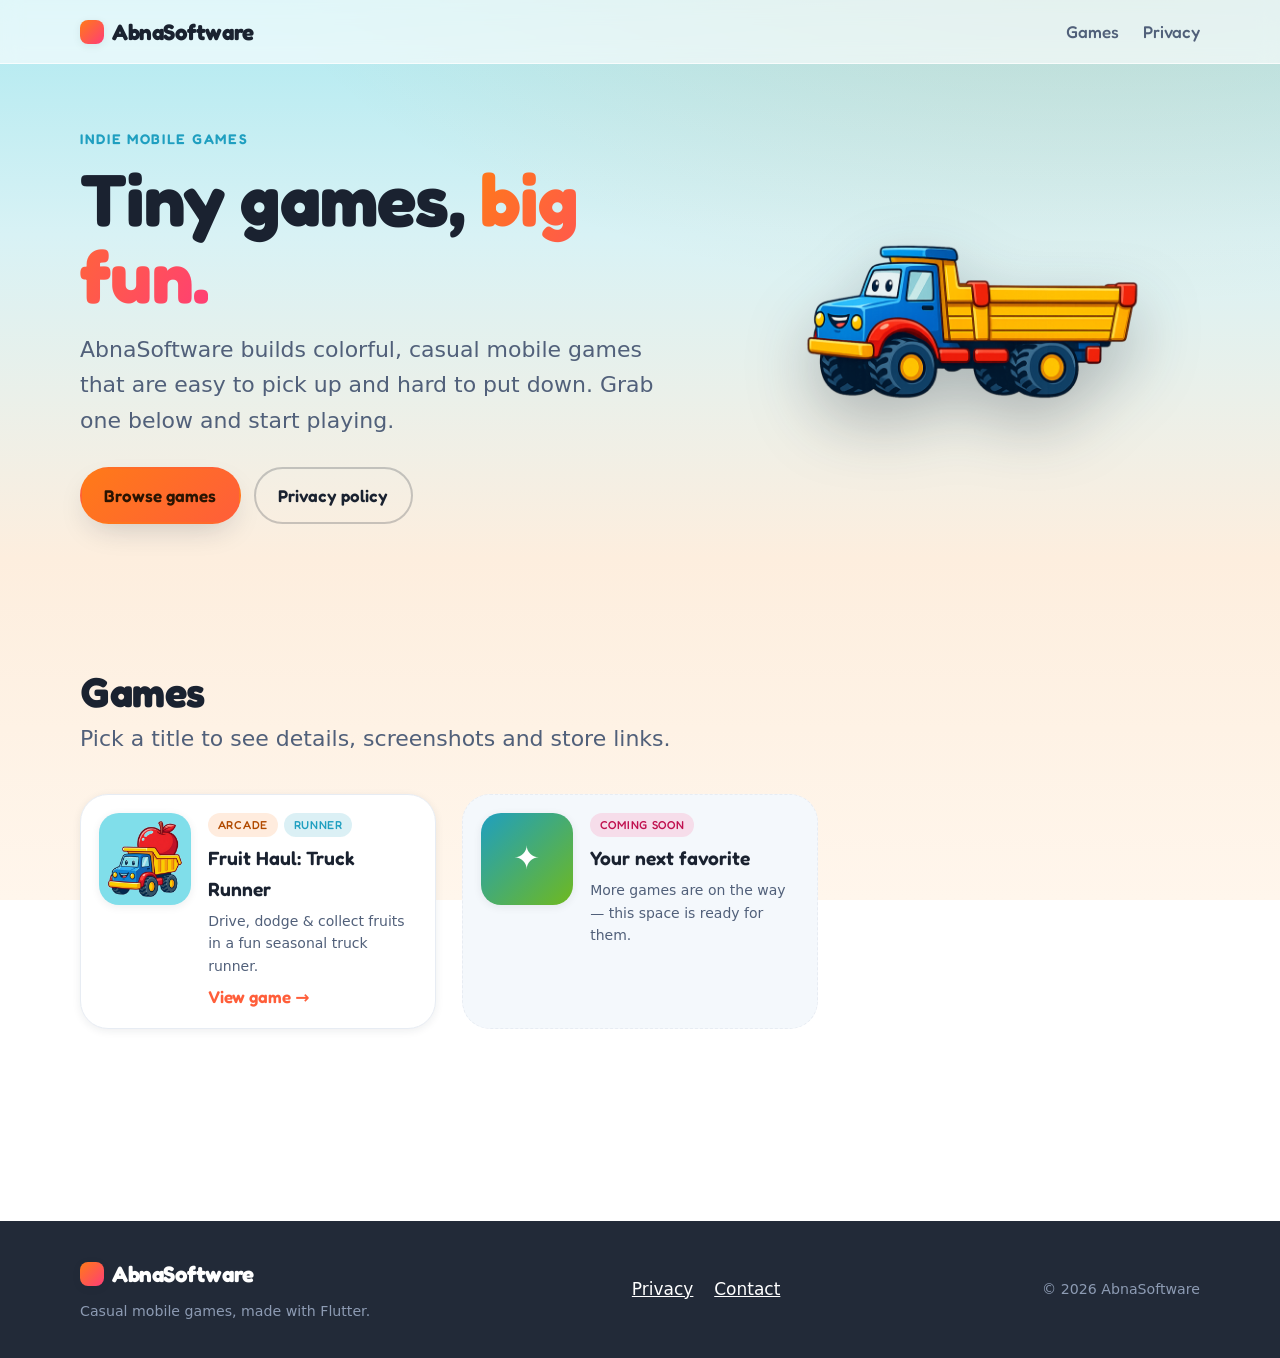
==== index.html @ 1ddd9625 "feat: initial site - games hub, Fruit Haul page, privacy policy, app-ads.txt" ====
<!doctype html>
<html lang="en">
<head>
  <meta charset="utf-8">
  <meta name="viewport" content="width=device-width, initial-scale=1">
  <title>AbnaSoftware — Indie mobile games</title>
  <meta name="description" content="Colorful, casual mobile games by AbnaSoftware. Play Fruit Haul: Truck Runner and more.">
  <meta name="theme-color" content="#80deea">

  <!-- Open Graph -->
  <meta property="og:type" content="website">
  <meta property="og:title" content="AbnaSoftware — Indie mobile games">
  <meta property="og:description" content="Colorful, casual mobile games by AbnaSoftware. Play Fruit Haul: Truck Runner and more.">
  <meta property="og:image" content="assets/app_icon.png">

  <link rel="icon" type="image/png" href="assets/app_icon.png">
  <link rel="preconnect" href="https://fonts.googleapis.com">
  <link rel="preconnect" href="https://fonts.gstatic.com" crossorigin>
  <link href="https://fonts.googleapis.com/css2?family=Fredoka:wght@400;500;600;700&display=swap" rel="stylesheet">
  <link rel="stylesheet" href="styles.css">
</head>
<body>
  <header class="site-header">
    <div class="wrap">
      <a class="brand" href="/">AbnaSoftware</a>
      <nav class="site-nav" aria-label="Main navigation">
        <a href="#games">Games</a>
        <a href="privacy.html">Privacy</a>
      </nav>
    </div>
  </header>

  <main class="wrap">
    <section class="hero" aria-labelledby="hero-heading">
      <div class="hero-text">
        <p class="eyebrow">Indie mobile games</p>
        <h1 id="hero-heading">Tiny games, <span>big fun.</span></h1>
        <p class="lede">AbnaSoftware builds colorful, casual mobile games that are easy to pick up and hard to put down. Grab one below and start playing.</p>
        <div class="hero-cta">
          <a class="btn btn-primary" href="#games">Browse games</a>
          <a class="btn btn-ghost" href="privacy.html">Privacy policy</a>
        </div>
      </div>
      <div class="hero-art">
        <img src="assets/truck.png" alt="The Fruit Haul delivery truck loaded with colorful fruit" width="1000" height="666" fetchpriority="high">
      </div>
    </section>

    <section id="games" class="section" aria-labelledby="games-heading">
      <div class="section-head">
        <h2 id="games-heading">Games</h2>
        <p>Pick a title to see details, screenshots and store links.</p>
      </div>

      <ul class="games-grid" role="list">
        <li class="game-card">
          <a class="game-card-link" href="games/fruit-haul/" aria-labelledby="game-fruit-title">
            <span class="game-thumb"><img src="assets/app_icon.png" alt="" width="320" height="320" loading="lazy"></span>
            <span class="game-body">
              <span class="game-tags">
                <span class="tag tag-orange">Arcade</span>
                <span class="tag tag-sky">Runner</span>
              </span>
              <span class="game-title" id="game-fruit-title">Fruit Haul: Truck Runner</span>
              <span class="game-tagline">Drive, dodge &amp; collect fruits in a fun seasonal truck runner.</span>
              <span class="game-cta">View game →</span>
            </span>
          </a>
        </li>

        <li class="game-card game-card--soon">
          <div class="game-card-link">
            <span class="game-thumb game-thumb--soon" aria-hidden="true">✦</span>
            <span class="game-body">
              <span class="game-tags"><span class="tag tag-berry">Coming soon</span></span>
              <span class="game-title">Your next favorite</span>
              <span class="game-tagline">More games are on the way — this space is ready for them.</span>
            </span>
          </div>
        </li>
      </ul>
    </section>
  </main>

  <footer class="site-footer">
    <div class="wrap">
      <div>
        <a class="brand" href="/" style="color:#fff">AbnaSoftware</a>
        <small style="display:block;margin-top:.4rem">Casual mobile games, made with Flutter.</small>
      </div>
      <nav class="footer-links" aria-label="Footer">
        <a href="privacy.html">Privacy</a>
        <a href="mailto:abnasoftwaredevelopment@gmail.com">Contact</a>
      </nav>
      <small>© <span id="year">2026</span> AbnaSoftware</small>
    </div>
  </footer>

  <script>document.getElementById("year").textContent = new Date().getFullYear();</script>
</body>
</html>
---- styles.css ----
/* ==========================================================================
   logicps — games hub
   Visual direction: "arcade sunset" — bright, playful, depth via layered cards.
   ========================================================================== */

:root {
  /* palette */
  --sky: #80deea;          /* matches app adaptive-icon background */
  --sky-deep: #1f9fc0;
  --orange: #ff7a18;
  --orange-deep: #ff5e3a;
  --lime: #6fb91f;
  --berry: #ff3d77;

  --ink: #1a2230;
  --ink-soft: #51607a;
  --line: #e7ecf3;
  --surface: #ffffff;
  --surface-tint: #f4f8fc;

  /* type */
  --font-display: "Fredoka", system-ui, sans-serif;
  --font-body: system-ui, -apple-system, "Segoe UI", Roboto, sans-serif;
  --text-sm: 0.875rem;
  --text-base: clamp(1rem, 0.96rem + 0.2vw, 1.0625rem);
  --text-lg: clamp(1.125rem, 1rem + 0.6vw, 1.375rem);
  --text-h2: clamp(1.7rem, 1.2rem + 2vw, 2.6rem);
  --text-hero: clamp(2.4rem, 1.2rem + 5vw, 4.6rem);

  /* spacing & shape */
  --space-section: clamp(3rem, 2rem + 5vw, 6.5rem);
  --radius: 18px;
  --radius-lg: 28px;
  --shadow-sm: 0 2px 8px rgba(26, 34, 48, 0.08);
  --shadow-md: 0 12px 30px -10px rgba(26, 34, 48, 0.22);
  --shadow-lg: 0 28px 60px -18px rgba(26, 34, 48, 0.34);

  /* motion */
  --dur: 220ms;
  --ease: cubic-bezier(0.16, 1, 0.3, 1);

  --maxw: 1120px;
}

*, *::before, *::after { box-sizing: border-box; }

html { scroll-behavior: smooth; }

body {
  margin: 0;
  min-height: 100vh;
  font-family: var(--font-body);
  font-size: var(--text-base);
  line-height: 1.6;
  color: var(--ink);
  background:
    radial-gradient(120% 80% at 85% -10%, rgba(255, 122, 24, 0.16), transparent 55%),
    linear-gradient(180deg, #aee9f0 0%, #d8f2f5 26%, #fdeede 62%, #fff6ec 100%);
  background-attachment: fixed;
  -webkit-font-smoothing: antialiased;
}

img { max-width: 100%; display: block; height: auto; }
a { color: inherit; }

h1, h2, h3 {
  font-family: var(--font-display);
  line-height: 1.05;
  margin: 0;
  letter-spacing: -0.01em;
}

.wrap { width: min(100% - 2.5rem, var(--maxw)); margin-inline: auto; }

/* ---- buttons ------------------------------------------------------------ */
.btn {
  --btn-bg: var(--surface);
  --btn-fg: var(--ink);
  display: inline-flex;
  align-items: center;
  gap: 0.5rem;
  font-family: var(--font-display);
  font-weight: 600;
  font-size: var(--text-base);
  text-decoration: none;
  padding: 0.8rem 1.4rem;
  border-radius: 999px;
  border: 2px solid transparent;
  background: var(--btn-bg);
  color: var(--btn-fg);
  cursor: pointer;
  transition: transform var(--dur) var(--ease), box-shadow var(--dur) var(--ease), background var(--dur) var(--ease);
  will-change: transform;
}
.btn:hover { transform: translateY(-2px); }
.btn-primary {
  --btn-bg: linear-gradient(135deg, var(--orange) 0%, var(--orange-deep) 100%);
  --btn-fg: #2a1402;
  box-shadow: var(--shadow-md);
}
.btn-primary:hover { box-shadow: var(--shadow-lg); }
.btn-ghost { --btn-bg: transparent; border-color: rgba(26, 34, 48, 0.22); }
.btn-ghost:hover { background: rgba(255, 255, 255, 0.55); }

/* ---- header ------------------------------------------------------------- */
.site-header {
  position: sticky;
  top: 0;
  z-index: 20;
  backdrop-filter: blur(10px);
  background: rgba(255, 255, 255, 0.62);
  border-bottom: 1px solid rgba(255, 255, 255, 0.7);
}
.site-header .wrap {
  display: flex;
  align-items: center;
  justify-content: space-between;
  padding-block: 0.85rem;
}
.brand {
  font-family: var(--font-display);
  font-weight: 700;
  font-size: 1.4rem;
  text-decoration: none;
  letter-spacing: -0.02em;
  display: inline-flex;
  align-items: center;
  gap: 0.5rem;
}
.brand::before {
  content: "";
  width: 1.5rem; height: 1.5rem;
  border-radius: 8px;
  background: linear-gradient(135deg, var(--orange), var(--berry));
  box-shadow: var(--shadow-sm);
}
.site-nav { display: flex; gap: 1.5rem; align-items: center; }
.site-nav a {
  font-family: var(--font-display);
  font-weight: 500;
  text-decoration: none;
  color: var(--ink-soft);
  transition: color var(--dur) var(--ease);
}
.site-nav a:hover { color: var(--ink); }

/* ---- hero --------------------------------------------------------------- */
.hero {
  display: grid;
  grid-template-columns: 1.1fr 0.9fr;
  gap: clamp(1.5rem, 4vw, 3.5rem);
  align-items: center;
  padding-block: clamp(2.5rem, 5vw, 5rem) clamp(2rem, 4vw, 4rem);
}
.eyebrow {
  font-family: var(--font-display);
  font-weight: 600;
  text-transform: uppercase;
  letter-spacing: 0.12em;
  font-size: var(--text-sm);
  color: var(--sky-deep);
  margin: 0 0 0.6rem;
}
.hero h1 { font-size: var(--text-hero); font-weight: 700; }
.hero h1 span {
  background: linear-gradient(120deg, var(--orange), var(--berry));
  -webkit-background-clip: text;
  background-clip: text;
  color: transparent;
}
.lede { font-size: var(--text-lg); color: var(--ink-soft); max-width: 46ch; margin: 1.1rem 0 1.8rem; }
.hero-cta { display: flex; gap: 0.8rem; flex-wrap: wrap; }
.hero-art {
  position: relative;
  filter: drop-shadow(0 26px 32px rgba(26, 34, 48, 0.28));
  animation: float 6s var(--ease) infinite;
}
@keyframes float {
  0%, 100% { transform: translateY(0); }
  50% { transform: translateY(-14px); }
}

/* ---- sections ----------------------------------------------------------- */
.section { padding-block: var(--space-section); }
.section-head { margin-bottom: clamp(1.5rem, 3vw, 2.5rem); }
.section-head h2 { font-size: var(--text-h2); font-weight: 700; }
.section-head p { color: var(--ink-soft); margin: 0.4rem 0 0; font-size: var(--text-lg); }

/* ---- games grid --------------------------------------------------------- */
.games-grid {
  list-style: none;
  margin: 0; padding: 0;
  display: grid;
  grid-template-columns: repeat(auto-fill, minmax(280px, 1fr));
  gap: clamp(1rem, 2vw, 1.6rem);
}
.game-card { display: flex; }
.game-card-link {
  display: flex;
  gap: 1.1rem;
  width: 100%;
  padding: 1.1rem;
  text-decoration: none;
  color: inherit;
  background: var(--surface);
  border: 1px solid var(--line);
  border-radius: var(--radius-lg);
  box-shadow: var(--shadow-sm);
  transition: transform var(--dur) var(--ease), box-shadow var(--dur) var(--ease);
  will-change: transform;
}
a.game-card-link:hover { transform: translateY(-6px) rotate(-0.6deg); box-shadow: var(--shadow-lg); }
.game-thumb {
  flex: 0 0 auto;
  width: 92px; height: 92px;
  border-radius: 20px;
  overflow: hidden;
  box-shadow: var(--shadow-sm);
  background: var(--sky);
}
.game-thumb img { width: 100%; height: 100%; object-fit: cover; }
.game-thumb--soon {
  display: grid; place-items: center;
  font-size: 2rem; color: #fff;
  background: linear-gradient(135deg, var(--sky-deep), var(--lime));
}
.game-body { display: flex; flex-direction: column; gap: 0.35rem; }
.game-tags { display: flex; gap: 0.4rem; flex-wrap: wrap; }
.tag {
  font-family: var(--font-display);
  font-weight: 500;
  font-size: 0.72rem;
  text-transform: uppercase;
  letter-spacing: 0.06em;
  padding: 0.2rem 0.6rem;
  border-radius: 999px;
  background: var(--surface-tint);
  color: var(--ink-soft);
}
.tag-orange { background: rgba(255, 122, 24, 0.14); color: #b14a00; }
.tag-sky { background: rgba(31, 159, 192, 0.16); color: var(--sky-deep); }
.tag-berry { background: rgba(255, 61, 119, 0.14); color: #c01250; }
.game-title { font-family: var(--font-display); font-weight: 600; font-size: 1.2rem; }
.game-tagline { color: var(--ink-soft); font-size: var(--text-sm); }
.game-cta { margin-top: auto; font-family: var(--font-display); font-weight: 600; color: var(--orange-deep); }
.game-card--soon .game-card-link { background: var(--surface-tint); border-style: dashed; box-shadow: none; }

/* ---- game detail -------------------------------------------------------- */
.back-link {
  display: inline-flex; align-items: center; gap: 0.4rem;
  font-family: var(--font-display); font-weight: 500;
  color: var(--ink-soft); text-decoration: none;
  margin-block: clamp(1.5rem, 3vw, 2.5rem) 0;
}
.back-link:hover { color: var(--ink); }
.game-hero {
  display: grid;
  grid-template-columns: auto 1fr;
  gap: clamp(1.2rem, 3vw, 2.2rem);
  align-items: center;
  padding-block: 1.5rem clamp(2rem, 4vw, 3.5rem);
}
.game-hero-icon {
  width: clamp(96px, 18vw, 148px); height: clamp(96px, 18vw, 148px);
  border-radius: 28px;
  box-shadow: var(--shadow-lg);
}
.game-hero h1 { font-size: clamp(2rem, 1.2rem + 3.5vw, 3.4rem); font-weight: 700; }
.game-hero .lede { margin: 0.7rem 0 1.3rem; }
.platforms { display: flex; gap: 0.7rem; flex-wrap: wrap; }
.store-badge {
  display: inline-flex; align-items: center; gap: 0.6rem;
  background: var(--ink); color: #fff;
  text-decoration: none;
  font-family: var(--font-display); font-weight: 600;
  padding: 0.75rem 1.3rem; border-radius: 14px;
  box-shadow: var(--shadow-md);
  transition: transform var(--dur) var(--ease);
}
.store-badge:hover { transform: translateY(-2px); }
.store-badge small { display: block; font-weight: 400; font-size: 0.7rem; opacity: 0.75; }

.panel {
  background: var(--surface);
  border: 1px solid var(--line);
  border-radius: var(--radius-lg);
  padding: clamp(1.4rem, 3vw, 2.4rem);
  box-shadow: var(--shadow-sm);
  margin-bottom: 1.4rem;
}
.panel h2 { font-size: clamp(1.4rem, 1rem + 1.5vw, 2rem); margin-bottom: 0.8rem; }
.feature-list { list-style: none; margin: 0; padding: 0; display: grid; gap: 0.7rem; grid-template-columns: repeat(auto-fit, minmax(240px, 1fr)); }
.feature-list li { display: flex; gap: 0.7rem; align-items: flex-start; }
.feature-list li::before { content: "🍏"; flex: 0 0 auto; }
.lang-list { display: flex; gap: 0.5rem; flex-wrap: wrap; margin-top: 0.5rem; }
.shots { display: grid; gap: 0.9rem; grid-template-columns: repeat(auto-fit, minmax(150px, 1fr)); }
.shot-ph {
  aspect-ratio: 9 / 16;
  border-radius: 16px;
  background: linear-gradient(160deg, var(--sky), var(--lime));
  display: grid; place-items: center;
  color: rgba(255, 255, 255, 0.85);
  font-family: var(--font-display); font-size: 0.8rem; text-align: center; padding: 0.5rem;
}

/* ---- legal / prose ------------------------------------------------------ */
.legal { padding-block: clamp(2rem, 4vw, 3.5rem) var(--space-section); }
.legal article {
  background: var(--surface);
  border: 1px solid var(--line);
  border-radius: var(--radius-lg);
  padding: clamp(1.6rem, 4vw, 3.2rem);
  box-shadow: var(--shadow-sm);
  max-width: 75ch;
}
.legal h1 { font-size: var(--text-h2); font-weight: 700; }
.legal h2 { font-size: clamp(1.2rem, 1rem + 0.8vw, 1.5rem); font-weight: 600; margin-top: 2rem; }
.legal h3 { font-size: 1.1rem; font-weight: 600; margin-top: 1.2rem; }
.legal p, .legal li { color: var(--ink); }
.legal .muted { color: var(--ink-soft); }
.legal ul { padding-left: 1.2rem; }
.legal li { margin: 0.3rem 0; }
.legal a { color: var(--sky-deep); text-decoration: underline; text-underline-offset: 2px; }
.legal time { font-weight: 600; }

/* ---- footer ------------------------------------------------------------- */
.site-footer {
  margin-top: var(--space-section);
  background: rgba(26, 34, 48, 0.96);
  color: #cfd8e6;
}
.site-footer .wrap {
  display: flex; flex-wrap: wrap; gap: 1.5rem;
  justify-content: space-between; align-items: center;
  padding-block: 2.2rem;
}
.site-footer a { color: #fff; }
.footer-links { display: flex; gap: 1.3rem; flex-wrap: wrap; }
.site-footer small { color: #8d9bb3; }

/* ---- focus + motion ----------------------------------------------------- */
:focus-visible { outline: 3px solid var(--orange); outline-offset: 3px; border-radius: 6px; }

@media (max-width: 760px) {
  .hero { grid-template-columns: 1fr; text-align: center; }
  .hero-cta { justify-content: center; }
  .hero-art { order: -1; max-width: 380px; margin-inline: auto; }
  .game-hero { grid-template-columns: 1fr; text-align: center; justify-items: center; }
  .platforms { justify-content: center; }
}

@media (prefers-reduced-motion: reduce) {
  *, *::before, *::after { animation: none !important; transition: none !important; scroll-behavior: auto; }
  .btn:hover, a.game-card-link:hover, .store-badge:hover { transform: none; }
}
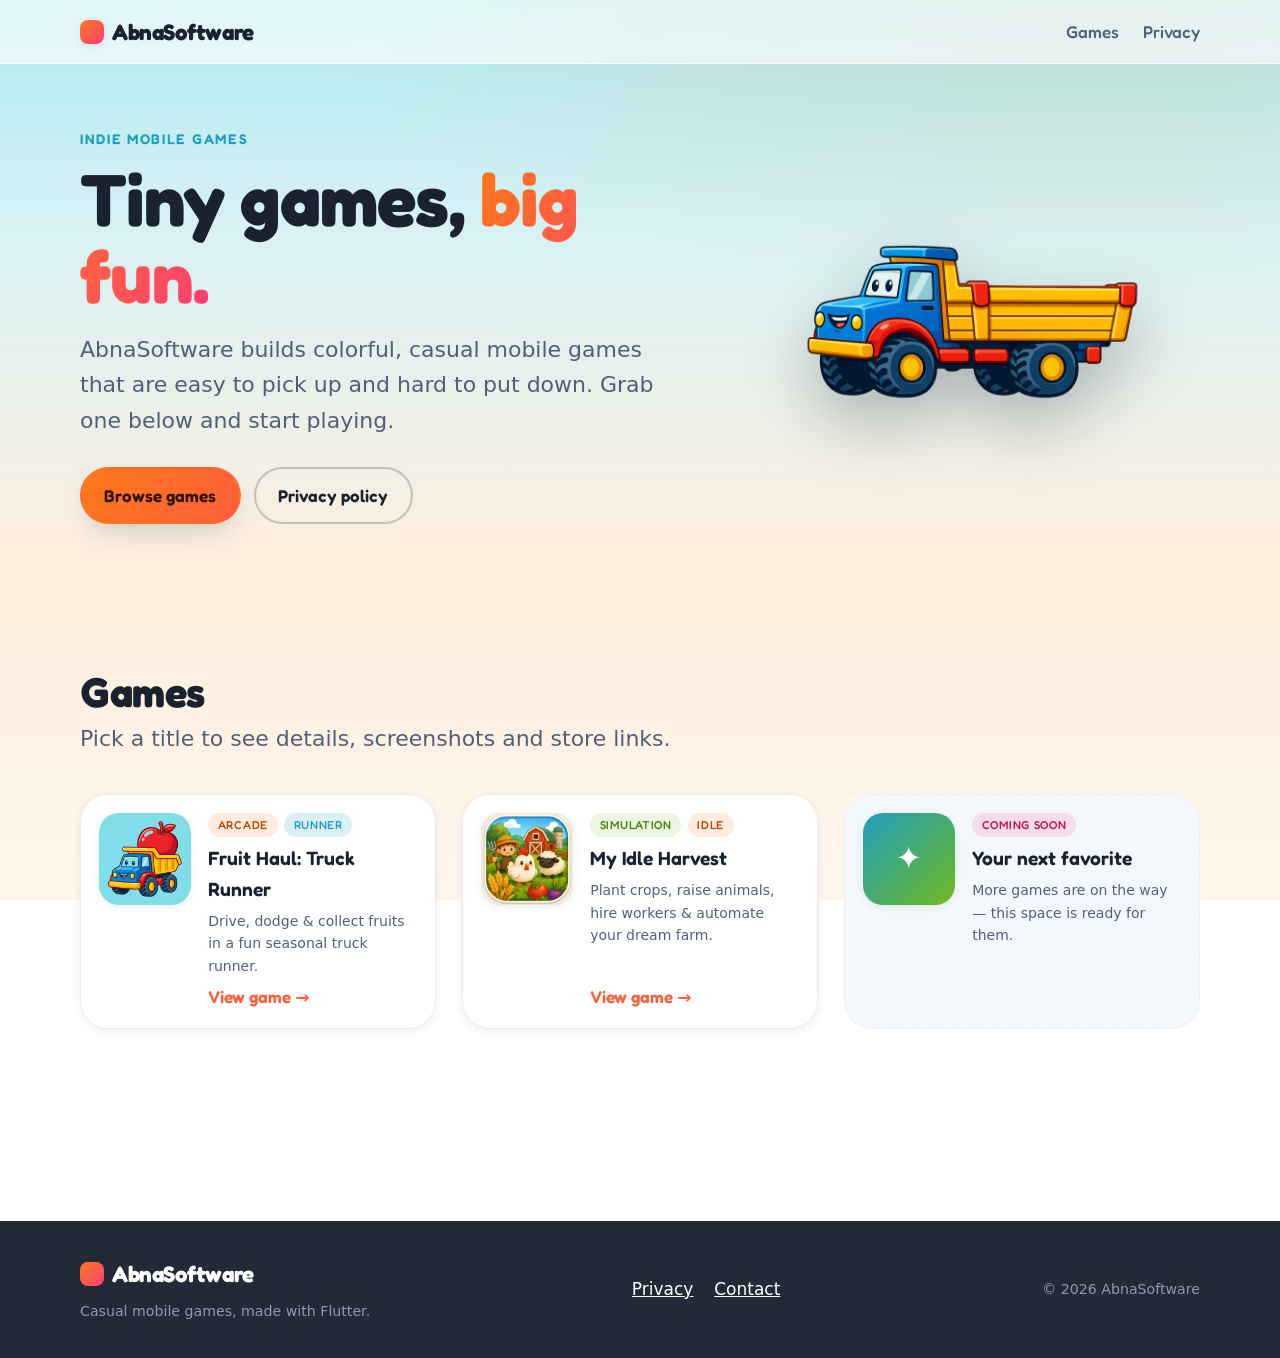
==== commit 91f1bdda: "Add My Idle Harvest game page and privacy policy" ====
--- a/index.html
+++ b/index.html
@@ -68,6 +68,21 @@
           </a>
         </li>
 
+        <li class="game-card">
+          <a class="game-card-link" href="games/idle-harvest/" aria-labelledby="game-harvest-title">
+            <span class="game-thumb"><img src="assets/idle_harvest_icon.png" alt="" width="320" height="320" loading="lazy"></span>
+            <span class="game-body">
+              <span class="game-tags">
+                <span class="tag tag-lime">Simulation</span>
+                <span class="tag tag-orange">Idle</span>
+              </span>
+              <span class="game-title" id="game-harvest-title">My Idle Harvest</span>
+              <span class="game-tagline">Plant crops, raise animals, hire workers &amp; automate your dream farm.</span>
+              <span class="game-cta">View game →</span>
+            </span>
+          </a>
+        </li>
+
         <li class="game-card game-card--soon">
           <div class="game-card-link">
             <span class="game-thumb game-thumb--soon" aria-hidden="true">✦</span>
--- a/styles.css
+++ b/styles.css
@@ -240,6 +240,7 @@
 .tag-orange { background: rgba(255, 122, 24, 0.14); color: #b14a00; }
 .tag-sky { background: rgba(31, 159, 192, 0.16); color: var(--sky-deep); }
 .tag-berry { background: rgba(255, 61, 119, 0.14); color: #c01250; }
+.tag-lime { background: rgba(111, 185, 31, 0.14); color: #4b8010; }
 .game-title { font-family: var(--font-display); font-weight: 600; font-size: 1.2rem; }
 .game-tagline { color: var(--ink-soft); font-size: var(--text-sm); }
 .game-cta { margin-top: auto; font-family: var(--font-display); font-weight: 600; color: var(--orange-deep); }
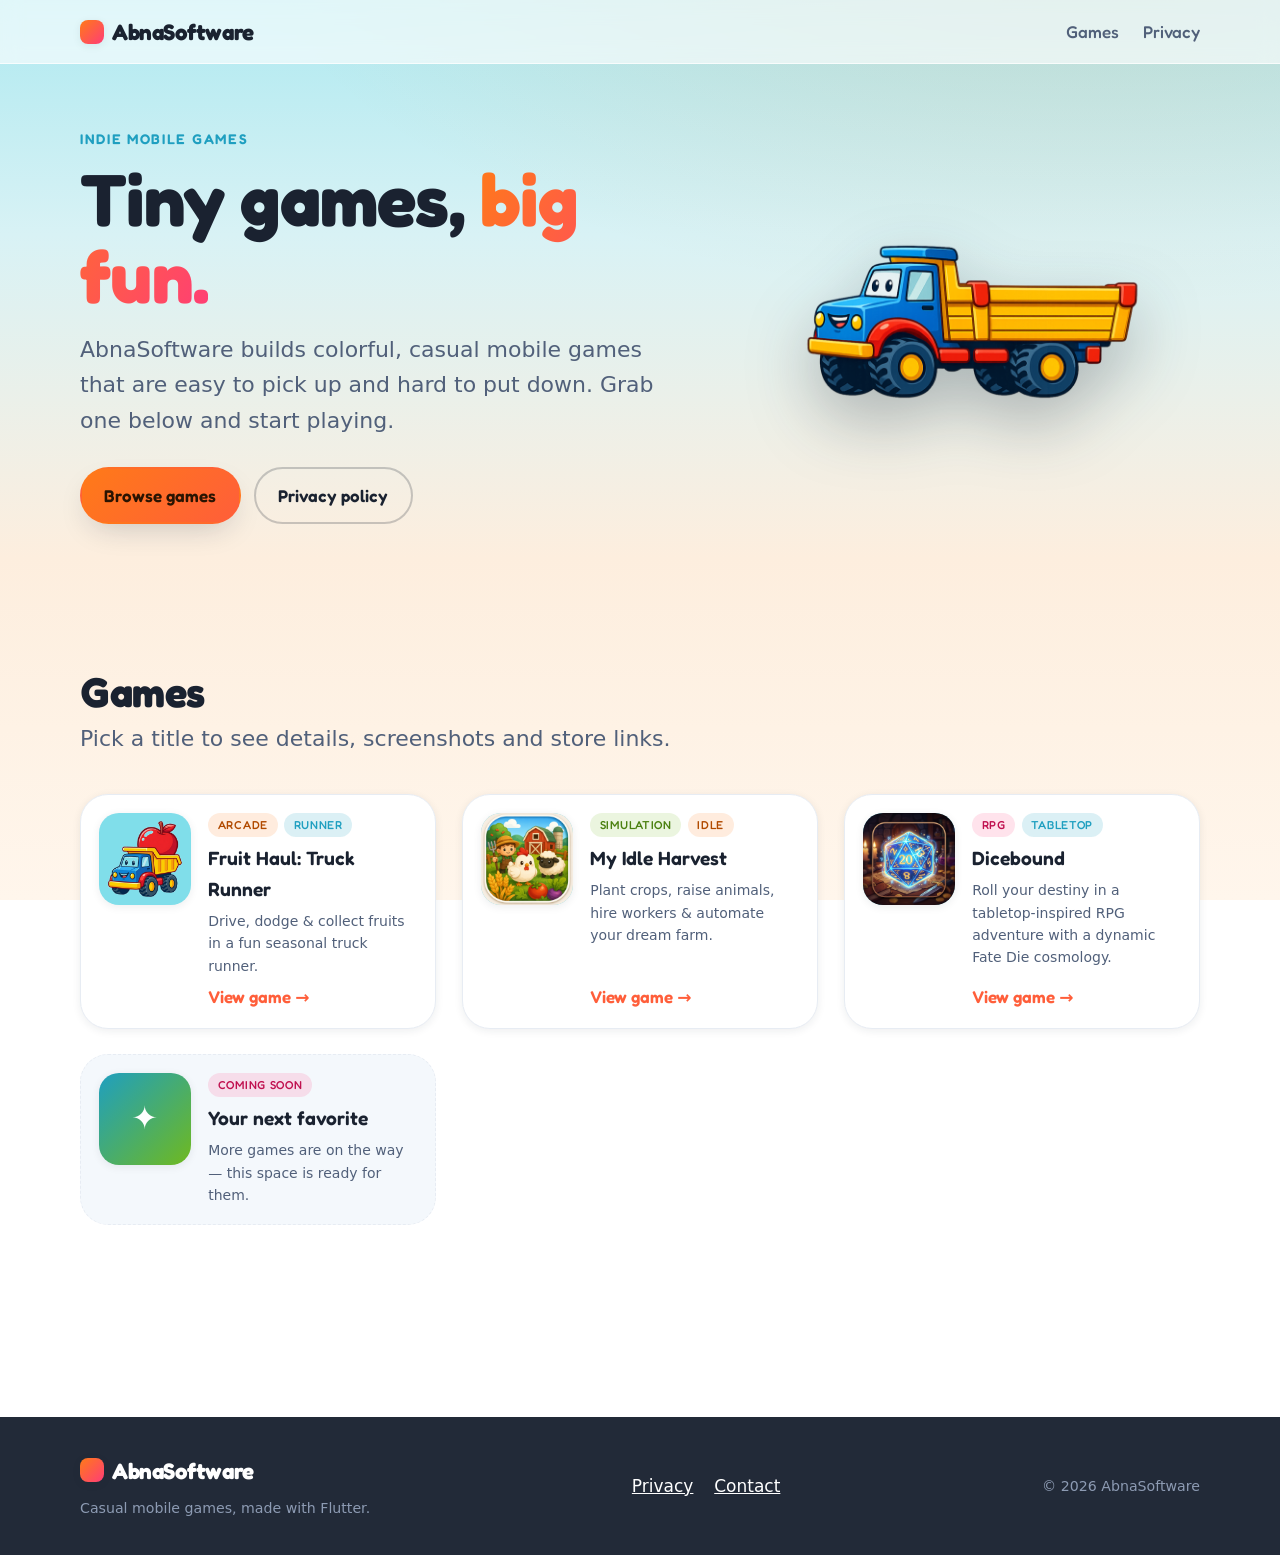
==== commit aea4aeb8: "Add Dicebound game section and privacy policy" ====
--- a/index.html
+++ b/index.html
@@ -83,6 +83,21 @@
           </a>
         </li>
 
+        <li class="game-card">
+          <a class="game-card-link" href="games/dicebound/" aria-labelledby="game-dicebound-title">
+            <span class="game-thumb"><img src="assets/dicebound_icon.png" alt="" width="320" height="320" loading="lazy"></span>
+            <span class="game-body">
+              <span class="game-tags">
+                <span class="tag tag-berry">RPG</span>
+                <span class="tag tag-sky">Tabletop</span>
+              </span>
+              <span class="game-title" id="game-dicebound-title">Dicebound</span>
+              <span class="game-tagline">Roll your destiny in a tabletop-inspired RPG adventure with a dynamic Fate Die cosmology.</span>
+              <span class="game-cta">View game →</span>
+            </span>
+          </a>
+        </li>
+
         <li class="game-card game-card--soon">
           <div class="game-card-link">
             <span class="game-thumb game-thumb--soon" aria-hidden="true">✦</span>
--- a/styles.css
+++ b/styles.css
@@ -303,6 +303,17 @@
   color: rgba(255, 255, 255, 0.85);
   font-family: var(--font-display); font-size: 0.8rem; text-align: center; padding: 0.5rem;
 }
+.shot {
+  width: 100%; height: auto; display: block;
+  aspect-ratio: 9 / 16; object-fit: cover;
+  border-radius: 16px;
+  box-shadow: 0 6px 20px rgba(0, 0, 0, 0.12);
+  transition: transform var(--duration-normal, 300ms) ease, box-shadow var(--duration-normal, 300ms) ease;
+}
+.shot:hover {
+  transform: translateY(-4px);
+  box-shadow: 0 12px 28px rgba(0, 0, 0, 0.18);
+}
 
 /* ---- legal / prose ------------------------------------------------------ */
 .legal { padding-block: clamp(2rem, 4vw, 3.5rem) var(--space-section); }
